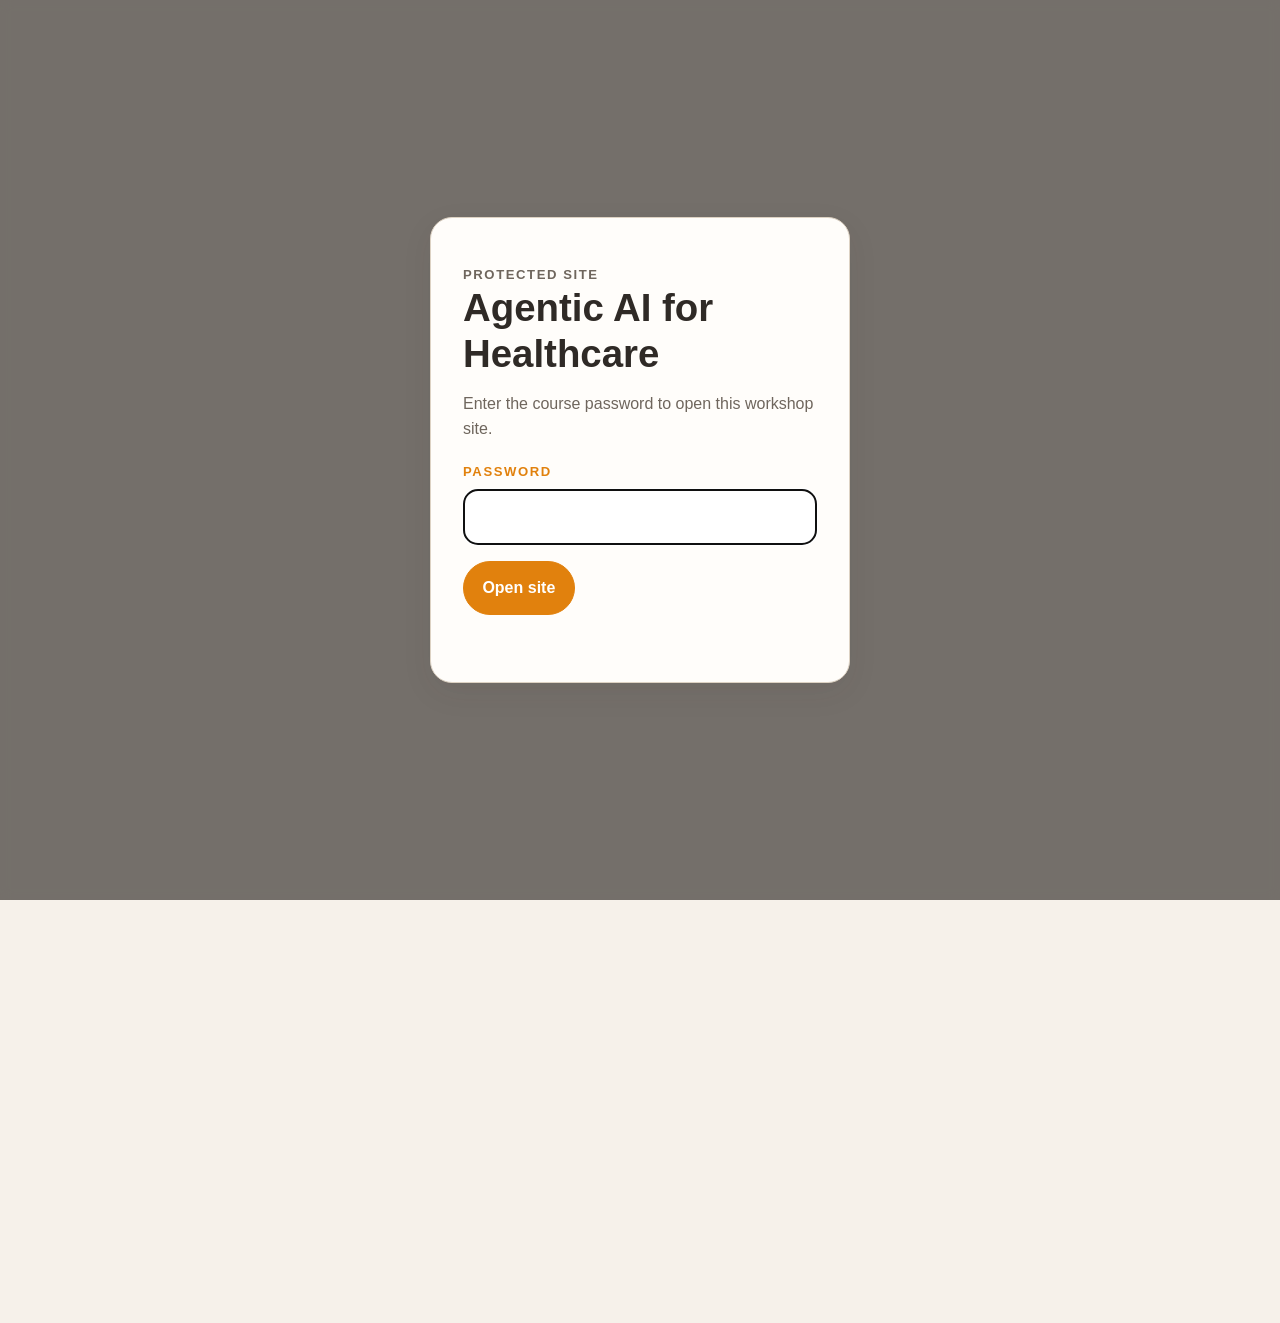
==== claude.html @ e7a32786 "Initial commit" ====
<!DOCTYPE html>
<html lang="en">
<head>
  <meta charset="UTF-8" />
  <meta name="viewport" content="width=device-width, initial-scale=1" />
  <title>Claude Code Guide | Agentic AI for Healthcare</title>
  <link rel="stylesheet" href="styles.css" />
</head>
<body class="auth-pending">
  <main>
    <header class="hero">
      <p class="eyebrow">Setup Guide</p>
      <h1>Claude Code for Healthcare Agent Projects</h1>
      <p>This page gives students a simple entry path for using Claude Code in terminal-based healthcare AI assignments.</p>
      <div class="button-row">
        <a class="button primary" href="index.html">Back to workshop</a>
      </div>
    </header>

    <section class="section">
      <p class="section-label">Install</p>
      <h2>Basic setup steps</h2>
      <div class="terminal-columns">
        <article class="card">
          <h3>What students do</h3>
          <ol>
            <li>Install Claude Code following the official Anthropic instructions.</li>
            <li>Confirm terminal access on their machine.</li>
            <li>Create a clean project folder for the assignment.</li>
            <li>Start with a small repo or starter files from class.</li>
          </ol>
        </article>
        <article class="card">
          <h3>What students should build first</h3>
          <ol>
            <li>A narrow healthcare workflow agent.</li>
            <li>A structured output format.</li>
            <li>At least three failure-case tests.</li>
            <li>A written note describing where human review is required.</li>
          </ol>
        </article>
      </div>
      <div class="note">Recommended first projects: patient message triage, visit summarization, medication reconciliation, or remote monitoring review.</div>
    </section>

    <section class="section">
      <p class="section-label">Prompting</p>
      <h2>Suggested first command</h2>
      <div class="command-block">
        <code>Build a small healthcare workflow agent for patient inbox triage.
Use only local files in this repo.
Produce structured JSON outputs.
Never invent symptoms, diagnoses, or medications.
Add tests for urgent red flags and missing data.</code>
      </div>
    </section>
  </main>
  <script src="auth.js"></script>
</body>
</html>
---- styles.css ----
:root {
  --pacific-orange: #e1810d;
  --pacific-charcoal: #2f2a26;
  --pacific-sand: #f6f1ea;
  --pacific-panel: #fffdfa;
  --pacific-border: #ddd2c3;
  --pacific-muted: #6f665d;
  --shadow: 0 10px 30px rgba(47, 42, 38, 0.08);
  --health-teal: #0f6d74;
  --health-green: #4e7f52;
}

* {
  box-sizing: border-box;
}

html {
  scroll-behavior: smooth;
}

body {
  margin: 0;
  font-family: "Avenir Next", Avenir, "Segoe UI", sans-serif;
  color: var(--pacific-charcoal);
  background: var(--pacific-sand);
  line-height: 1.6;
}

body.auth-pending {
  overflow: hidden;
}

body.auth-pending main {
  visibility: hidden;
}

main {
  width: min(980px, calc(100% - 2rem));
  margin: 0 auto;
  padding: 2rem 0 3rem;
}

.hero,
.section {
  background: var(--pacific-panel);
  border: 1px solid var(--pacific-border);
  border-radius: 20px;
  box-shadow: var(--shadow);
}

.hero {
  padding: 2.5rem;
}

.eyebrow {
  margin: 0 0 0.5rem;
  font-size: 0.85rem;
  letter-spacing: 0.12em;
  text-transform: uppercase;
  color: var(--pacific-orange);
  font-weight: 700;
}

h1,
h2,
h3 {
  line-height: 1.2;
}

h1 {
  margin: 0;
  font-size: clamp(2.2rem, 5vw, 3.6rem);
}

h2 {
  margin: 0;
  font-size: clamp(1.6rem, 4vw, 2.2rem);
}

h3 {
  margin: 0 0 0.5rem;
  font-size: 1.2rem;
}

.hero p {
  max-width: 44rem;
  margin: 1rem 0 0;
  color: var(--pacific-muted);
  font-size: 1.05rem;
}

.button-row,
.lab-controls {
  display: flex;
  flex-wrap: wrap;
  gap: 0.75rem;
  margin-top: 1.5rem;
}

.button,
.filter-button {
  display: inline-flex;
  align-items: center;
  justify-content: center;
  padding: 0.8rem 1.15rem;
  border-radius: 999px;
  border: 1px solid var(--pacific-orange);
  background: white;
  color: var(--pacific-charcoal);
  text-decoration: none;
  font: inherit;
  font-weight: 600;
  cursor: pointer;
}

.button.primary {
  background: var(--pacific-orange);
  color: white;
}

.filter-button.active {
  background: var(--health-green);
  border-color: var(--health-green);
  color: white;
}

.section {
  margin-top: 1.25rem;
  padding: 2rem;
}

.section-label {
  margin: 0 0 0.35rem;
  font-size: 0.82rem;
  letter-spacing: 0.12em;
  text-transform: uppercase;
  color: var(--pacific-orange);
  font-weight: 700;
}

.section > p {
  color: var(--pacific-muted);
}

.grid,
.terminal-columns,
.prompt-grid {
  display: grid;
  grid-template-columns: repeat(2, minmax(0, 1fr));
  gap: 1rem;
  margin-top: 1.25rem;
}

.card,
.prompt {
  border: 1px solid var(--pacific-border);
  border-radius: 16px;
  padding: 1.25rem;
  background: #fff;
}

.card p,
.prompt p {
  margin: 0.5rem 0 0;
  color: var(--pacific-muted);
}

.link-row {
  margin-top: 1rem;
}

.note {
  margin-top: 1rem;
  padding: 0.9rem 1rem;
  border-left: 4px solid var(--pacific-orange);
  background: #fff7ef;
  color: var(--pacific-muted);
  border-radius: 10px;
}

.terminal-columns ol,
.grid ul {
  margin: 0.75rem 0 0;
  padding-left: 1.2rem;
  color: var(--pacific-muted);
}

.terminal-columns li + li,
.grid li + li {
  margin-top: 0.65rem;
}

.prompt-number {
  display: inline-block;
  margin-bottom: 0.6rem;
  font-size: 0.78rem;
  letter-spacing: 0.12em;
  text-transform: uppercase;
  color: var(--pacific-orange);
  font-weight: 700;
}

.prompt-body {
  margin-top: 0.75rem;
  color: var(--pacific-muted);
  white-space: pre-line;
}

.prompt-custom {
  background: linear-gradient(135deg, #fff7ef 0%, #fffdfa 100%);
}

.prompt.hidden {
  display: none;
}

.command-block {
  margin: 1rem 0 0;
  padding: 1rem 1.1rem;
  border: 1px solid var(--pacific-border);
  border-radius: 16px;
  background: #fff;
  overflow-x: auto;
}

.command-block code {
  display: block;
  white-space: pre;
  font-family: ui-monospace, SFMono-Regular, Menlo, Monaco, Consolas, monospace;
  font-size: 0.95rem;
  color: var(--pacific-charcoal);
}

footer {
  padding: 1.5rem 0 0.5rem;
  text-align: center;
  color: var(--pacific-muted);
  font-size: 0.95rem;
}

.auth-overlay {
  position: fixed;
  inset: 0;
  z-index: 9999;
  display: grid;
  place-items: center;
  padding: 1.5rem;
  background: rgba(47, 42, 38, 0.65);
  backdrop-filter: blur(6px);
}

.auth-card {
  width: min(420px, 100%);
  padding: 2rem;
  border: 1px solid var(--pacific-border);
  border-radius: 22px;
  background: var(--pacific-panel);
  box-shadow: var(--shadow);
}

.auth-card h1 {
  font-size: clamp(1.8rem, 4vw, 2.4rem);
}

.auth-card p {
  margin: 0.85rem 0 0;
  color: var(--pacific-muted);
}

.auth-label {
  display: block;
  margin-top: 1.2rem;
  font-size: 0.82rem;
  letter-spacing: 0.12em;
  text-transform: uppercase;
  color: var(--pacific-orange);
  font-weight: 700;
}

.auth-input {
  width: 100%;
  margin-top: 0.45rem;
  padding: 0.9rem 1rem;
  border: 1px solid var(--pacific-border);
  border-radius: 14px;
  font: inherit;
  color: var(--pacific-charcoal);
  background: #fff;
}

.auth-card .button-row {
  margin-top: 1rem;
}

.auth-error {
  min-height: 1.4rem;
  margin-top: 0.8rem;
  color: #a33828;
  font-weight: 600;
}

@media (max-width: 760px) {
  .hero,
  .section {
    padding: 1.4rem;
  }

  .grid,
  .terminal-columns,
  .prompt-grid {
    grid-template-columns: 1fr;
  }
}
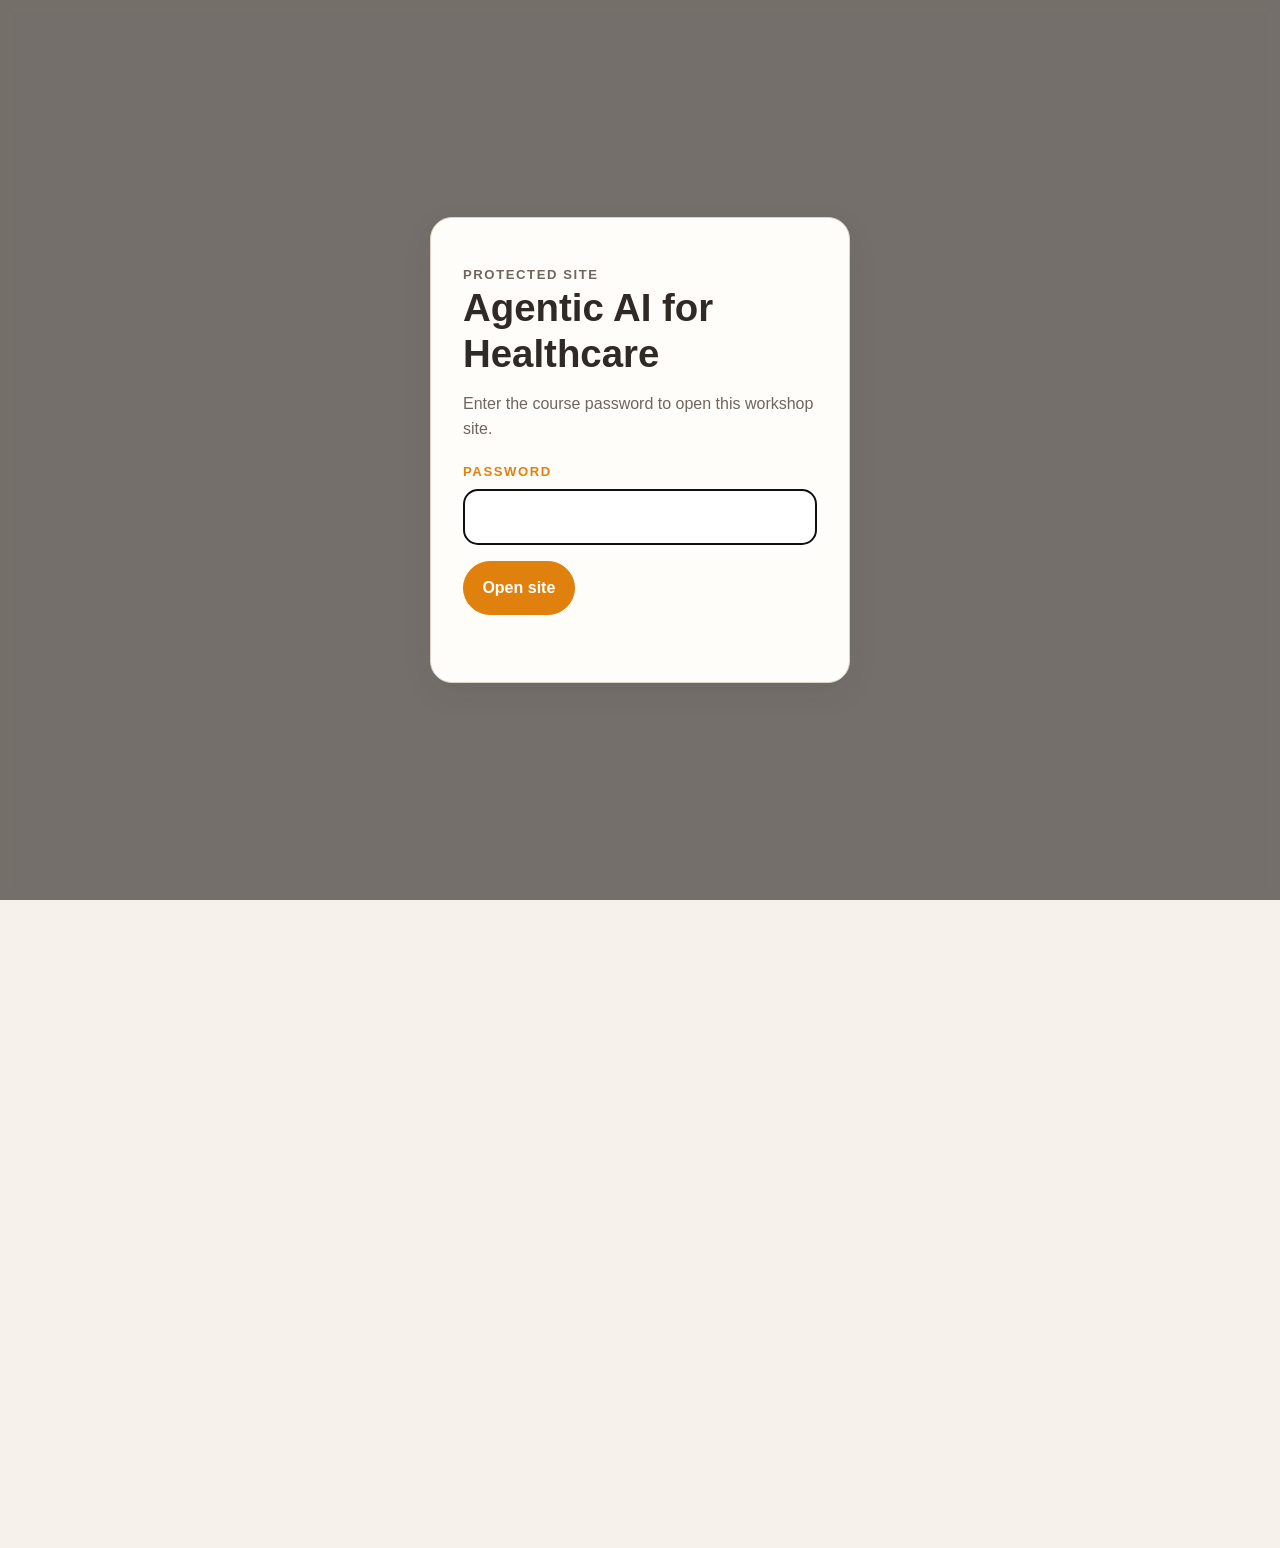
==== commit ac40d70d: "Update healthcare AI workshop content" ====
--- a/claude.html
+++ b/claude.html
@@ -24,10 +24,11 @@
         <article class="card">
           <h3>What students do</h3>
           <ol>
-            <li>Install Claude Code following the official Anthropic instructions.</li>
+            <li>Install Claude Code using the official native installer, Homebrew, WinGet, or npm instructions.</li>
             <li>Confirm terminal access on their machine.</li>
+            <li>Run <code>claude --version</code> or <code>claude doctor</code> to verify the install.</li>
             <li>Create a clean project folder for the assignment.</li>
-            <li>Start with a small repo or starter files from class.</li>
+            <li>Start with a small repo or starter files from class, using synthetic data only.</li>
           </ol>
         </article>
         <article class="card">
@@ -41,6 +42,10 @@
         </article>
       </div>
       <div class="note">Recommended first projects: patient message triage, visit summarization, medication reconciliation, or remote monitoring review.</div>
+      <div class="note">Claude Code requires a paid Claude or Console-supported account. The free Claude.ai plan does not include Claude Code access.</div>
+      <ul class="source-list">
+        <li><a href="https://code.claude.com/docs/en/setup" target="_blank" rel="noopener">Official Claude Code setup guide</a></li>
+      </ul>
     </section>
 
     <section class="section">
--- a/styles.css
+++ b/styles.css
@@ -165,6 +165,10 @@
   color: var(--pacific-muted);
 }
 
+.muted {
+  color: var(--pacific-muted);
+}
+
 .link-row {
   margin-top: 1rem;
 }
@@ -229,6 +233,34 @@
   font-family: ui-monospace, SFMono-Regular, Menlo, Monaco, Consolas, monospace;
   font-size: 0.95rem;
   color: var(--pacific-charcoal);
+}
+
+.code-block {
+  margin: 0.6rem 0 0.9rem;
+  padding: 0.85rem 0.95rem;
+  border: 1px solid var(--pacific-border);
+  border-radius: 12px;
+  background: #fff;
+  overflow-x: auto;
+  white-space: pre;
+  font-family: ui-monospace, SFMono-Regular, Menlo, Monaco, Consolas, monospace;
+  font-size: 0.92rem;
+  color: var(--pacific-charcoal);
+}
+
+.source-list {
+  margin: 1rem 0 0;
+  padding-left: 1.2rem;
+  color: var(--pacific-muted);
+}
+
+.source-list li + li {
+  margin-top: 0.45rem;
+}
+
+.source-list a {
+  color: var(--health-teal);
+  font-weight: 600;
 }
 
 footer {
